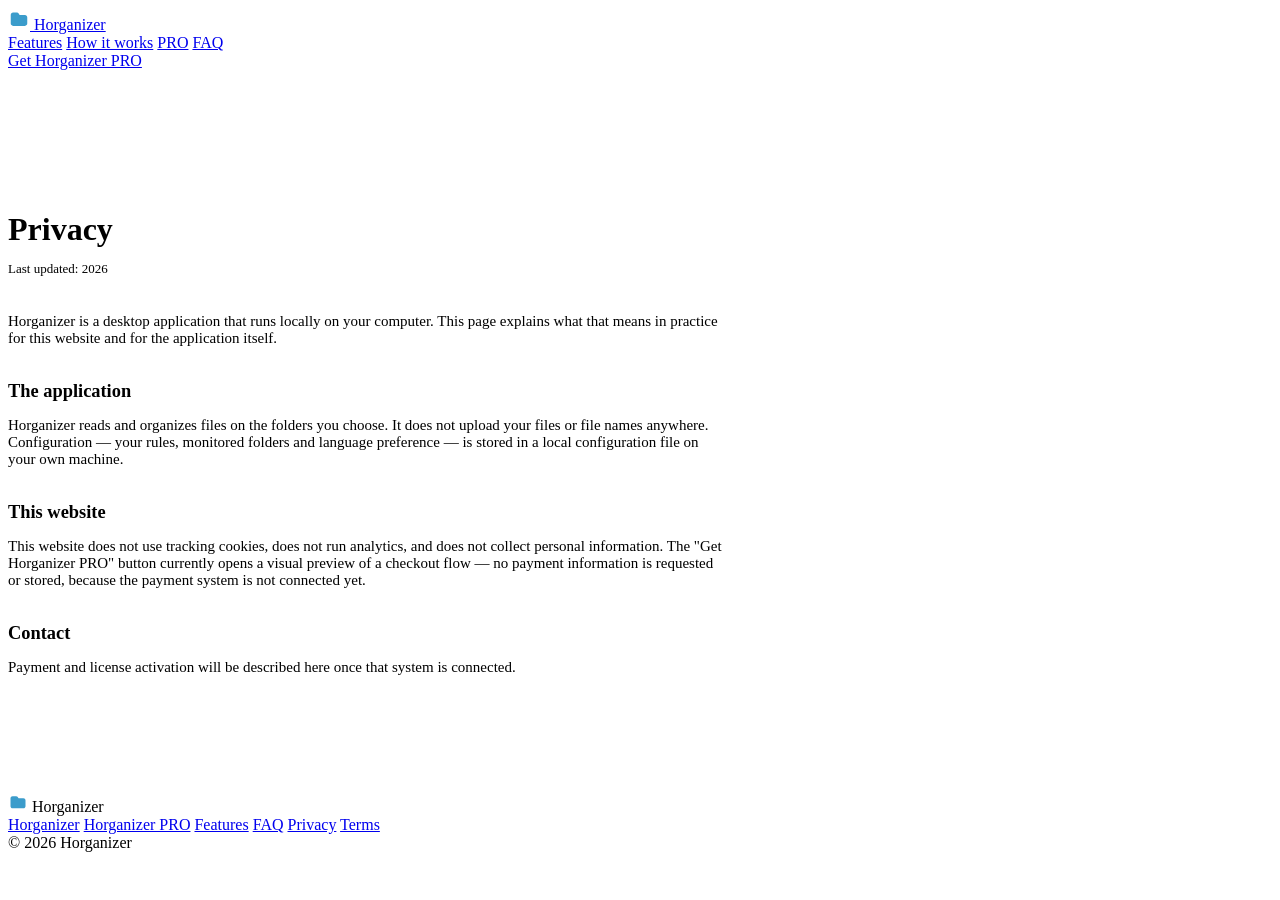
==== privacy.html @ 9cbbac8b "Add files via upload" ====
<!DOCTYPE html>
<html lang="en">
<head>
<meta charset="UTF-8">
<meta name="viewport" content="width=device-width, initial-scale=1.0">
<title>Privacy — Horganizer</title>
<link href="https://fonts.googleapis.com/css2?family=Inter:wght@400;500;600;700;800&family=JetBrains+Mono:wght@400;500;600;700&display=swap" rel="stylesheet">
<link rel="stylesheet" href="https://cdn.jsdelivr.net/npm/@fortawesome/fontawesome-free@6.4.0/css/all.min.css">
<link rel="stylesheet" href="css/style.css">
<style>
  .legal{ padding: 120px 0 100px; max-width: 720px; }
  .legal h1{ font-size: 2rem; font-weight:800; margin-bottom: 12px; }
  .legal p{ color: var(--text-secondary); font-size: 15px; margin-bottom: 16px; }
  .legal h2{ font-size: 1.15rem; margin: 34px 0 12px; }
  .legal .updated{ color: var(--text-muted); font-size: 13px; margin-bottom: 36px; }
</style>
</head>
<body>
<header class="site-nav" id="siteNav">
  <div class="nav-inner">
    <a href="index.html#top" class="nav-brand">
      <span class="brand-mark" aria-hidden="true"><svg width="22" height="22" viewBox="0 0 24 24" fill="none"><path d="M3 7.5C3 6.12 4.12 5 5.5 5h4.4c.6 0 1.16.28 1.53.75L12.7 7.5H18.5C19.88 7.5 21 8.62 21 10v7c0 1.38-1.12 2.5-2.5 2.5h-13C4.12 19.5 3 18.38 3 17V7.5z" fill="#3B9CCB"/></svg></span>
      <span class="brand-text">Horganizer</span>
    </a>
    <nav class="nav-links" aria-label="Primary">
      <a href="index.html#features">Features</a>
      <a href="index.html#how-it-works">How it works</a>
      <a href="index.html#pro">PRO</a>
      <a href="index.html#faq">FAQ</a>
    </nav>
    <div class="nav-cta"><a href="index.html#pricing" class="btn btn-primary btn-small">Get Horganizer PRO</a></div>
  </div>
</header>

<main class="container legal">
  <h1>Privacy</h1>
  <p class="updated">Last updated: 2026</p>

  <p>Horganizer is a desktop application that runs locally on your computer. This page explains what
    that means in practice for this website and for the application itself.</p>

  <h2>The application</h2>
  <p>Horganizer reads and organizes files on the folders you choose. It does not upload your files or
    file names anywhere. Configuration — your rules, monitored folders and language preference — is
    stored in a local configuration file on your own machine.</p>

  <h2>This website</h2>
  <p>This website does not use tracking cookies, does not run analytics, and does not collect personal
    information. The "Get Horganizer PRO" button currently opens a visual preview of a checkout flow —
    no payment information is requested or stored, because the payment system is not connected yet.</p>

  <h2>Contact</h2>
  <p>Payment and license activation will be described here once that system is connected.</p>
</main>

<footer class="site-footer">
  <div class="container footer-inner">
    <div class="footer-brand">
      <span class="brand-mark" aria-hidden="true"><svg width="20" height="20" viewBox="0 0 24 24" fill="none"><path d="M3 7.5C3 6.12 4.12 5 5.5 5h4.4c.6 0 1.16.28 1.53.75L12.7 7.5H18.5C19.88 7.5 21 8.62 21 10v7c0 1.38-1.12 2.5-2.5 2.5h-13C4.12 19.5 3 18.38 3 17V7.5z" fill="#3B9CCB"/></svg></span>
      <span>Horganizer</span>
    </div>
    <nav class="footer-links">
      <a href="index.html#top">Horganizer</a>
      <a href="index.html#pro">Horganizer PRO</a>
      <a href="index.html#features">Features</a>
      <a href="index.html#faq">FAQ</a>
      <a href="privacy.html">Privacy</a>
      <a href="terms.html">Terms</a>
    </nav>
    <div class="footer-copy">© 2026 Horganizer</div>
  </div>
</footer>
</body>
</html>
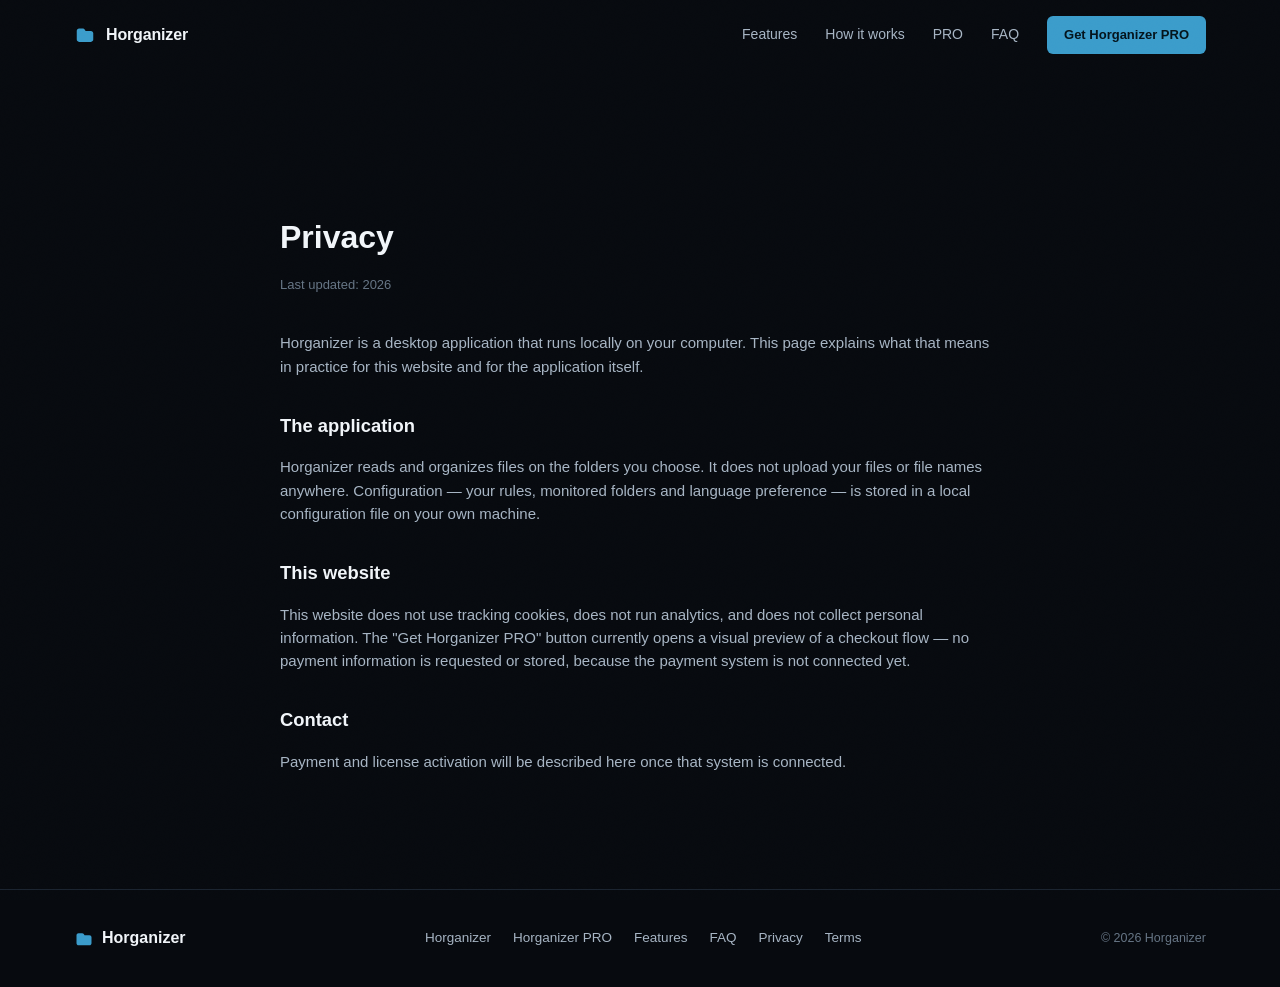
==== commit c1c55abd: "Update stylesheet link in privacy.html" ====
--- a/privacy.html
+++ b/privacy.html
@@ -6,7 +6,7 @@
 <title>Privacy — Horganizer</title>
 <link href="https://fonts.googleapis.com/css2?family=Inter:wght@400;500;600;700;800&family=JetBrains+Mono:wght@400;500;600;700&display=swap" rel="stylesheet">
 <link rel="stylesheet" href="https://cdn.jsdelivr.net/npm/@fortawesome/fontawesome-free@6.4.0/css/all.min.css">
-<link rel="stylesheet" href="css/style.css">
+<link rel="stylesheet" href="style.css">
 <style>
   .legal{ padding: 120px 0 100px; max-width: 720px; }
   .legal h1{ font-size: 2rem; font-weight:800; margin-bottom: 12px; }
--- a/style.css
+++ b/style.css
@@ -0,0 +1,808 @@
+/* ==========================================================================
+   Horganizer — marketing site styles
+   Design system based on the actual app's dark premium theme:
+   bg #070A0F, card #0F141C, border #263241, accent #3B9CCB
+   ========================================================================== */
+
+:root{
+  --bg: #070A0F;
+  --bg-raised: #0B0F16;
+  --card-bg: #0F141C;
+  --card-hover: #171E29;
+  --card-border: #263241;
+  --card-border-soft: #1B2430;
+
+  --accent: #3B9CCB;
+  --accent-hover: #2F86B3;
+  --accent-soft: rgba(59,156,203,0.12);
+  --accent-soft-strong: rgba(59,156,203,0.2);
+
+  --text-primary: #F1F5F9;
+  --text-secondary: #A7B5C4;
+  --text-muted: #667585;
+
+  --success: #35B875;
+  --warning: #E0A83B;
+  --danger: #E05260;
+  --danger-bg: #2B151A;
+  --danger-hover: #4A1D24;
+  --danger-text: #F08A94;
+
+  --radius-sm: 6px;
+  --radius-md: 10px;
+  --radius-lg: 16px;
+
+  --font-ui: "Inter", "Segoe UI", sans-serif;
+  --font-mono: "JetBrains Mono", "Consolas", monospace;
+
+  --shadow-card: 0 8px 24px -8px rgba(0,0,0,0.55);
+  --shadow-elevated: 0 24px 60px -20px rgba(0,0,0,0.7);
+}
+
+*{ box-sizing: border-box; }
+html{ scroll-behavior: smooth; }
+body{
+  margin:0;
+  background: var(--bg);
+  color: var(--text-primary);
+  font-family: var(--font-ui);
+  -webkit-font-smoothing: antialiased;
+  line-height: 1.55;
+}
+img{ max-width:100%; display:block; }
+a{ color:inherit; text-decoration:none; }
+ul{ list-style:none; margin:0; padding:0; }
+button{ font-family:inherit; cursor:pointer; }
+
+.container{
+  width:100%;
+  max-width:1180px;
+  margin:0 auto;
+  padding: 0 24px;
+}
+
+/* subtle grain overlay for texture without being loud */
+body::before{
+  content:"";
+  position:fixed;
+  inset:0;
+  pointer-events:none;
+  z-index: 9999;
+  opacity: 0.025;
+  background-image: url("data:image/svg+xml,%3Csvg xmlns='http://www.w3.org/2000/svg' width='120' height='120'%3E%3Cfilter id='n'%3E%3CfeTurbulence type='fractalNoise' baseFrequency='0.9' numOctaves='2' stitchTiles='stitch'/%3E%3C/filter%3E%3Crect width='100%25' height='100%25' filter='url(%23n)'/%3E%3C/svg%3E");
+  mix-blend-mode: overlay;
+}
+
+/* ---------------- Buttons ---------------- */
+.btn{
+  display:inline-flex;
+  align-items:center;
+  justify-content:center;
+  gap:8px;
+  font-weight:600;
+  font-size:14px;
+  border-radius: var(--radius-sm);
+  border:1px solid transparent;
+  padding: 11px 20px;
+  transition: transform .15s ease, background-color .15s ease, border-color .15s ease, box-shadow .15s ease;
+  white-space:nowrap;
+}
+.btn-primary{
+  background: var(--accent);
+  color:#04141c;
+}
+.btn-primary:hover{
+  background: var(--accent-hover);
+  transform: translateY(-1px);
+  box-shadow: 0 8px 20px -6px rgba(59,156,203,0.45);
+}
+.btn-ghost{
+  background: transparent;
+  border-color: var(--card-border);
+  color: var(--text-primary);
+}
+.btn-ghost:hover{
+  border-color: var(--accent);
+  background: var(--accent-soft);
+  transform: translateY(-1px);
+}
+.btn-large{ padding: 14px 26px; font-size:15px; }
+.btn-small{ padding: 8px 16px; font-size:13px; }
+.btn-full{ width:100%; }
+
+/* ---------------- Nav ---------------- */
+.site-nav{
+  position: sticky;
+  top:0;
+  z-index: 500;
+  border-bottom: 1px solid transparent;
+  transition: background-color .25s ease, border-color .25s ease, backdrop-filter .25s ease;
+}
+.site-nav.scrolled{
+  background: rgba(7,10,15,0.82);
+  backdrop-filter: blur(14px);
+  border-bottom-color: var(--card-border-soft);
+}
+.nav-inner{
+  max-width:1180px;
+  margin:0 auto;
+  padding: 16px 24px;
+  display:flex;
+  align-items:center;
+  gap: 28px;
+}
+.nav-brand{
+  display:flex;
+  align-items:center;
+  gap:10px;
+  font-weight:700;
+  font-size:16px;
+  letter-spacing: -0.01em;
+  margin-right:auto;
+}
+.brand-mark{ display:inline-flex; }
+.nav-links{
+  display:flex;
+  align-items:center;
+  gap: 28px;
+  font-size:14px;
+  color: var(--text-secondary);
+}
+.nav-links a{ transition: color .15s ease; }
+.nav-links a:hover{ color: var(--text-primary); }
+.nav-cta{ display:flex; }
+.nav-burger{
+  display:none;
+  flex-direction:column;
+  gap:5px;
+  background:none;
+  border:none;
+  padding:6px;
+}
+.nav-burger span{
+  width:20px; height:2px; background: var(--text-primary); border-radius:2px;
+}
+.nav-mobile{
+  display:none;
+  flex-direction:column;
+  gap:18px;
+  padding: 8px 24px 22px;
+  border-bottom: 1px solid var(--card-border-soft);
+  background: rgba(7,10,15,0.96);
+}
+.nav-mobile.open{ display:flex; }
+.nav-mobile a{ color: var(--text-secondary); font-size:15px; }
+.nav-mobile .btn{ margin-top:6px; }
+
+/* ---------------- Hero ---------------- */
+.hero{
+  position:relative;
+  padding: 96px 0 90px;
+  overflow:hidden;
+}
+.hero-grid{
+  position:absolute;
+  inset:0;
+  background-image:
+    linear-gradient(to right, rgba(255,255,255,0.025) 1px, transparent 1px),
+    linear-gradient(to bottom, rgba(255,255,255,0.025) 1px, transparent 1px);
+  background-size: 64px 64px;
+  mask-image: radial-gradient(ellipse 70% 60% at 50% 0%, black 20%, transparent 75%);
+  pointer-events:none;
+}
+.hero-inner{
+  position:relative;
+  display:grid;
+  grid-template-columns: 1.05fr 0.95fr;
+  gap: 56px;
+  align-items:center;
+}
+.eyebrow{
+  display:inline-flex;
+  align-items:center;
+  gap:8px;
+  font-size:13px;
+  font-weight:600;
+  color: var(--text-secondary);
+  border:1px solid var(--card-border);
+  background: var(--card-bg);
+  padding: 6px 12px;
+  border-radius: 999px;
+  margin: 0 0 22px;
+}
+.eyebrow .dot{
+  width:6px; height:6px; border-radius:50%;
+  background: var(--accent);
+  box-shadow: 0 0 0 3px var(--accent-soft);
+}
+.hero h1{
+  font-size: clamp(2.4rem, 4.6vw, 3.6rem);
+  line-height: 1.08;
+  letter-spacing: -0.02em;
+  margin: 0 0 20px;
+  font-weight: 800;
+}
+.hero-sub{
+  color: var(--text-secondary);
+  font-size: 17px;
+  max-width: 520px;
+  margin: 0 0 30px;
+}
+.hero-actions{
+  display:flex;
+  gap:14px;
+  flex-wrap:wrap;
+  margin-bottom: 30px;
+}
+.hero-meta{
+  display:flex;
+  flex-direction:column;
+  gap:10px;
+  font-size:13.5px;
+  color: var(--text-muted);
+}
+.hero-meta li{ display:flex; align-items:center; gap:8px; }
+.hero-meta i{ color: var(--success); }
+
+/* Hero mini window mock */
+.hero-visual{ position:relative; }
+.mini-window{
+  background: var(--card-bg);
+  border: 1px solid var(--card-border);
+  border-radius: var(--radius-lg);
+  box-shadow: var(--shadow-elevated);
+  overflow:hidden;
+  transform: perspective(1200px) rotateY(-3deg) rotateX(1deg);
+}
+.mini-titlebar{
+  display:flex;
+  align-items:center;
+  gap:8px;
+  padding: 10px 14px;
+  background: var(--bg-raised);
+  border-bottom:1px solid var(--card-border);
+}
+.mini-dot{ width:9px; height:9px; border-radius:50%; background: var(--card-border); }
+.mini-title{
+  margin-left:8px;
+  font-size:12px;
+  color: var(--text-muted);
+  font-weight:600;
+}
+.mini-header{
+  display:flex;
+  justify-content:space-between;
+  align-items:flex-start;
+  padding: 16px 18px 10px;
+}
+.mini-h1{ font-weight:700; font-size:16px; }
+.mini-h2{ font-size:11.5px; color: var(--text-secondary); margin-top:2px; }
+.mini-badge{
+  display:flex; align-items:center; gap:6px;
+  font-size:10px; font-weight:700; color: var(--text-secondary);
+  border:1px solid var(--card-border); border-radius:999px; padding:5px 10px;
+  white-space:nowrap;
+}
+.badge-dot{ width:6px; height:6px; border-radius:50%; background: var(--accent); }
+.mini-tabs{
+  display:flex; gap:4px; padding: 4px 14px; flex-wrap:wrap;
+}
+.mini-tab{
+  font-size:11px; padding:6px 10px; border-radius:6px; color: var(--text-secondary);
+}
+.mini-tab.active{ background: var(--accent); color:#04141c; font-weight:700; }
+.mini-body{ padding: 14px 18px 20px; display:flex; flex-direction:column; gap:12px; }
+.mini-card{
+  display:flex; gap:12px; align-items:center;
+  background: var(--bg-raised); border:1px solid var(--card-border-soft);
+  border-radius:8px; padding:12px;
+}
+.mini-icon{ color: var(--accent); font-size:16px; }
+.mini-card-title{ font-size:12.5px; font-weight:700; }
+.mini-card-sub{ font-size:10.5px; color: var(--text-muted); margin-top:2px; }
+.mini-actions{ display:flex; gap:8px; }
+.mini-btn{
+  font-size:11px; font-weight:600; padding:8px 12px; border-radius:6px;
+  background: var(--bg-raised); border:1px solid var(--card-border); color: var(--text-primary);
+}
+.mini-btn-primary{ background: var(--accent); color:#04141c; border-color: var(--accent); }
+.mini-progress{
+  height:6px; border-radius:4px; background: var(--card-border); overflow:hidden;
+}
+.mini-progress-fill{
+  height:100%; width:0%; background: var(--accent); border-radius:4px;
+  transition: width 1.4s ease;
+}
+.mini-status{ font-size:11px; color: var(--text-secondary); }
+
+/* ---------------- Section shared ---------------- */
+section{ padding: 100px 0; }
+.section-eyebrow{
+  font-size:12.5px;
+  font-weight:700;
+  letter-spacing:0.08em;
+  text-transform:uppercase;
+  color: var(--accent);
+  margin: 0 0 14px;
+}
+.section-title{
+  font-size: clamp(1.7rem, 3vw, 2.3rem);
+  font-weight:800;
+  letter-spacing:-0.015em;
+  margin: 0 0 16px;
+  max-width: 720px;
+}
+.section-sub{
+  color: var(--text-secondary);
+  font-size:16px;
+  max-width: 620px;
+  margin: 0 0 48px;
+}
+
+/* ---------------- App Showcase ---------------- */
+.showcase{ background: var(--bg-raised); border-top:1px solid var(--card-border-soft); border-bottom:1px solid var(--card-border-soft); }
+.app-window{
+  background: var(--card-bg);
+  border: 1px solid var(--card-border);
+  border-radius: var(--radius-lg);
+  box-shadow: var(--shadow-elevated);
+  overflow:hidden;
+  max-width: 980px;
+  margin: 0 auto;
+}
+.app-titlebar{
+  display:flex; justify-content:space-between; align-items:center;
+  padding: 10px 16px;
+  background: #0A0F15;
+  border-bottom: 1px solid var(--card-border);
+}
+.tb-left{ display:flex; align-items:center; gap:8px; font-size:12.5px; color: var(--text-secondary); font-weight:600; }
+.tb-icon{ color: var(--accent); }
+.tb-right{ display:flex; gap:14px; color: var(--text-muted); font-size:12px; }
+.tb-close:hover{ color: var(--danger); }
+
+.app-header{
+  display:flex; justify-content:space-between; align-items:flex-start;
+  padding: 18px 22px 14px;
+  border-bottom: 1px solid var(--card-border-soft);
+}
+.app-title{ font-size:19px; font-weight:800; }
+.app-subtitle{ font-size:12.5px; color: var(--text-secondary); margin-top:3px; }
+.app-header-right{ display:flex; align-items:center; gap:14px; }
+.lang-select{
+  display:flex; align-items:center; gap:6px;
+  font-size:11.5px; color: var(--text-secondary);
+  border:1px solid var(--card-border); border-radius:8px; padding:7px 10px;
+}
+.version-badge{
+  display:flex; align-items:center; gap:6px;
+  font-size:10.5px; font-weight:700; color: var(--text-secondary);
+  border:1px solid var(--card-border); border-radius:999px; padding:6px 12px;
+  white-space:nowrap;
+}
+
+.app-tabbar{
+  display:flex; gap:6px; padding: 12px 22px 0; flex-wrap:wrap;
+  border-bottom: 1px solid var(--card-border-soft);
+}
+.app-tab{
+  background:none; border:none; color: var(--text-secondary);
+  font-size:13px; font-weight:600; padding: 10px 16px; border-radius: 8px 8px 0 0;
+  transition: color .15s ease, background-color .15s ease;
+  margin-bottom:-1px;
+}
+.app-tab:hover{ color: var(--text-primary); }
+.app-tab.active{
+  background: var(--bg-raised);
+  color: var(--text-primary);
+  border-bottom: 2px solid var(--accent);
+}
+
+.app-content{ padding: 22px; min-height: 380px; }
+.app-panel{ display:none; flex-direction:column; gap:14px; animation: fadeIn .35s ease; }
+.app-panel.active{ display:flex; }
+@keyframes fadeIn{ from{ opacity:0; transform:translateY(6px);} to{ opacity:1; transform:translateY(0);} }
+
+.panel-card{
+  background: var(--bg-raised);
+  border: 1px solid var(--card-border-soft);
+  border-radius: 10px;
+  padding: 16px;
+}
+.panel-card-row{ display:flex; align-items:center; gap:14px; }
+.panel-icon{
+  width:38px; height:38px; border-radius:8px; background: var(--accent);
+  display:flex; align-items:center; justify-content:center; color:#04141c; font-size:15px; flex-shrink:0;
+}
+.panel-card-title{ font-size:13.5px; font-weight:700; }
+.panel-card-sub{ font-size:11.5px; color: var(--text-muted); margin-top:3px; }
+.panel-label{ font-size:11.5px; font-weight:700; color: var(--text-secondary); margin-bottom:10px; text-transform:uppercase; letter-spacing:.03em; }
+.panel-sub{ font-size:12.5px; color: var(--text-secondary); margin:0; }
+
+.panel-row-buttons{ display:flex; gap:10px; flex-wrap:wrap; align-items:center; }
+.panel-toolbar{ padding-top:2px; }
+.ui-btn{
+  display:inline-flex; align-items:center; gap:7px;
+  font-size:12px; font-weight:600; color: var(--text-primary);
+  background: var(--card-border); border:1px solid var(--card-border);
+  padding: 9px 14px; border-radius:7px;
+  transition: background-color .15s ease;
+}
+.ui-btn:hover{ background:#373c4a; }
+.ui-btn-primary{ background: var(--accent); border-color: var(--accent); color:#04141c; }
+.ui-btn-primary:hover{ background: var(--accent-hover); }
+.ui-btn-danger{ background: var(--danger-bg); border-color: var(--danger-bg); color: var(--danger-text); }
+.ui-btn-danger:hover{ background: var(--danger-hover); }
+.ui-btn-disabled{ opacity:.45; pointer-events:none; }
+
+.progress-track{
+  height:8px; border-radius:4px; background: var(--card-border); overflow:hidden; margin-bottom:10px;
+}
+.progress-fill{
+  height:100%; width:0%; background: var(--accent); border-radius:4px;
+  transition: width 1.6s ease;
+}
+.panel-status{ font-size:12px; color: var(--text-secondary); }
+
+.panel-table-card{ padding:10px; overflow-x:auto; }
+.ui-table{ width:100%; border-collapse: collapse; font-size:12.5px; }
+.ui-table thead th{
+  text-align:left; font-size:10.5px; text-transform:uppercase; letter-spacing:.04em;
+  color: var(--text-muted); padding: 10px 12px; border-bottom:1px solid var(--card-border-soft);
+}
+.ui-table tbody td{ padding: 10px 12px; border-bottom:1px solid var(--card-border-soft); color: var(--text-secondary); }
+.ui-table tbody tr:last-child td{ border-bottom:none; }
+.ui-table .row-selected td{ background: rgba(59,156,203,0.08); color: var(--text-primary); }
+.ui-table .indent{ padding-left: 26px; color: var(--text-primary); }
+.group-row td{ font-weight:700; color: var(--text-secondary); background: var(--card-bg); font-size:11.5px; }
+.mono-cell{ font-family: var(--font-mono); font-size:11.5px; color: var(--text-muted); }
+
+.status-pill{ font-size:10.5px; font-weight:700; padding:4px 10px; border-radius:999px; }
+.status-on{ background: rgba(53,184,117,0.14); color: var(--success); }
+.status-off{ background: rgba(102,117,133,0.16); color: var(--text-muted); }
+
+.pill{
+  display:flex; align-items:center; gap:8px;
+  font-size:11px; font-weight:700; padding:7px 12px; border-radius:999px;
+  border:1px solid var(--card-border); background: var(--bg);
+}
+.pill-active{ color: var(--success); }
+.pill-dot{ width:7px; height:7px; border-radius:50%; background: var(--success); }
+
+.fake-input{
+  flex:1; min-width:200px; background: var(--bg); border:1px solid var(--card-border);
+  border-radius:7px; padding:10px 14px; font-size:12px; color: var(--text-secondary); font-family: var(--font-mono);
+}
+.investigate-report pre{
+  margin:0; font-family: var(--font-mono); font-size:12px; color: var(--text-secondary);
+  white-space:pre-wrap; line-height:1.7;
+}
+.investigate-report pre::first-line{ color: var(--text-primary); font-weight:700; }
+
+/* ---------------- Problem / Before-After ---------------- */
+.ba-grid{
+  display:grid;
+  grid-template-columns: 1fr auto 1fr;
+  gap: 24px;
+  align-items:center;
+  margin-top: 20px;
+}
+.ba-card{
+  background: var(--card-bg);
+  border:1px solid var(--card-border);
+  border-radius: var(--radius-lg);
+  padding: 22px;
+}
+.ba-head{
+  display:flex; align-items:center; gap:10px;
+  font-weight:700; font-size:14.5px; margin-bottom:16px;
+}
+.ba-before .ba-head{ color: var(--text-secondary); }
+.ba-after .ba-head{ color: var(--accent); }
+.ba-list{ display:flex; flex-direction:column; gap:10px; font-size:13px; color: var(--text-muted); font-family: var(--font-mono); }
+.ba-list-tree{ font-family: var(--font-ui); color: var(--text-secondary); }
+.ba-list-tree li{ display:flex; align-items:center; gap:10px; }
+.ba-list-tree i{ color: var(--accent); }
+.ba-list-tree span{ margin-left:auto; font-size:11.5px; color: var(--text-muted); font-family: var(--font-mono); }
+.ba-tag{
+  display:inline-block; margin-top:18px; font-size:11.5px; font-weight:700;
+  padding:6px 12px; border-radius:999px;
+}
+.ba-tag-bad{ background: rgba(224,82,96,0.12); color: var(--danger-text); }
+.ba-tag-good{ background: rgba(53,184,117,0.14); color: var(--success); }
+.ba-arrow{ color: var(--accent); font-size:22px; text-align:center; }
+
+/* ---------------- Features ---------------- */
+.feature-row{
+  display:grid;
+  grid-template-columns: 0.9fr 1.1fr;
+  gap: 56px;
+  align-items:center;
+  padding: 56px 0;
+  border-bottom: 1px solid var(--card-border-soft);
+}
+.feature-row:first-of-type{ padding-top: 8px; }
+.feature-row:last-of-type{ border-bottom:none; }
+.feature-row-reverse{ direction: rtl; }
+.feature-row-reverse > *{ direction: ltr; }
+.feature-num{
+  display:inline-block; font-family: var(--font-mono); color: var(--accent);
+  font-size:13px; font-weight:700; margin-bottom:10px;
+}
+.feature-copy h3{ font-size: 26px; font-weight:800; margin: 0 0 14px; letter-spacing:-0.01em; }
+.feature-copy p{ color: var(--text-secondary); font-size:15px; margin: 0 0 10px; max-width: 460px; }
+.feature-note{ font-size:13.5px; color: var(--text-muted); }
+.feature-visual{
+  background: var(--card-bg);
+  border:1px solid var(--card-border);
+  border-radius: var(--radius-lg);
+  padding: 24px;
+  min-height: 200px;
+  display:flex;
+  align-items:center;
+  justify-content:center;
+}
+
+/* Feature 1 visual */
+.category-flow{ display:flex; align-items:center; gap:16px; flex-wrap:wrap; justify-content:center; width:100%; }
+.flow-file{
+  display:flex; align-items:center; gap:8px; font-size:12.5px;
+  background: var(--bg-raised); border:1px solid var(--card-border-soft);
+  border-radius:8px; padding: 10px 14px; color: var(--text-secondary);
+}
+.flow-file i{ color: var(--accent); }
+.flow-arrow{ color: var(--accent); font-size:18px; }
+.flow-folders{ display:flex; flex-direction:column; gap:8px; }
+.chip{
+  display:flex; align-items:center; gap:8px; font-size:12px; font-weight:600;
+  background: var(--accent-soft); color: var(--accent); border:1px solid var(--accent-soft-strong);
+  padding: 8px 12px; border-radius:999px;
+}
+
+/* Feature 2 visual */
+.rule-builder{
+  width:100%; background: var(--bg-raised); border:1px solid var(--card-border-soft);
+  border-radius:10px; padding: 20px; font-family: var(--font-mono); font-size:13px;
+}
+.rule-line{ margin-bottom:8px; color: var(--text-secondary); }
+.rule-line .kw{ color: var(--accent); font-weight:700; }
+.rule-line .op{ color: var(--text-muted); }
+.rule-line .val, .rule-line .dest{ color: var(--text-primary); }
+.rule-divider{ height:1px; background: var(--card-border-soft); margin: 14px 0; }
+.rule-toggle{
+  display:flex; align-items:center; justify-content:space-between; margin-top:16px;
+  font-family: var(--font-ui); font-size:12px; color: var(--text-secondary); font-weight:600;
+}
+.toggle{ width:34px; height:18px; border-radius:999px; background: var(--card-border); position:relative; }
+.toggle.on{ background: var(--accent); }
+.toggle.on::after{ content:""; position:absolute; right:2px; top:2px; width:14px; height:14px; border-radius:50%; background:#04141c; }
+
+/* Feature 3 visual */
+.monitor-timeline{ display:flex; flex-direction:column; gap:0; width:100%; max-width:320px; margin:0 auto; }
+.tl-step{
+  display:flex; align-items:center; gap:12px; font-size:12.5px; font-weight:700;
+  color: var(--text-muted); padding: 10px 0; letter-spacing:.03em;
+  transition: color .3s ease;
+}
+.tl-dot{
+  width:12px; height:12px; border-radius:50%; border:2px solid var(--card-border);
+  transition: border-color .3s ease, background-color .3s ease, box-shadow .3s ease;
+  flex-shrink:0;
+}
+.tl-connector{ width:2px; height:24px; background: var(--card-border-soft); margin-left:5px; }
+.tl-step.active{ color: var(--text-primary); }
+.tl-step.active .tl-dot{ border-color: var(--accent); background: var(--accent); box-shadow: 0 0 0 4px var(--accent-soft); }
+.tl-step.done .tl-dot{ border-color: var(--success); background: var(--success); }
+.tl-step.done{ color: var(--text-secondary); }
+
+/* Feature 4 visual */
+.dup-card{
+  width:100%; background: var(--bg-raised); border:1px solid var(--card-border-soft);
+  border-radius:10px; padding:18px;
+}
+.dup-card-head{
+  display:flex; justify-content:space-between; font-size:12.5px; font-weight:700; color: var(--text-secondary);
+  margin-bottom:12px;
+}
+.dup-card-head span{ color: var(--text-muted); font-weight:600; }
+.dup-card-row{
+  display:flex; align-items:center; gap:10px; font-size:12.5px; color: var(--text-primary);
+  padding: 8px 0; border-bottom:1px solid var(--card-border-soft);
+}
+.dup-card-row i{ color: var(--accent); }
+.dup-card-row span{ margin-left:auto; }
+.dup-card-hash{ margin-top:12px; font-size:11.5px; color: var(--text-muted); }
+.dup-card-hash span{ color: var(--accent); font-family: var(--font-mono); }
+
+/* Feature 5 visual */
+.inspect-card{ width:100%; background: var(--bg-raised); border:1px solid var(--card-border-soft); border-radius:10px; padding: 6px 18px; }
+.inspect-row{
+  display:flex; justify-content:space-between; gap:16px; padding: 12px 0; border-bottom:1px solid var(--card-border-soft);
+  font-size:12.5px;
+}
+.inspect-row:last-child{ border-bottom:none; }
+.inspect-row span:first-child{ color: var(--text-muted); font-weight:600; }
+.inspect-row span:last-child{ color: var(--text-primary); text-align:right; }
+.warn-text{ color: var(--warning) !important; }
+
+/* ---------------- Pipeline ---------------- */
+.pipeline{ background: var(--bg-raised); border-top:1px solid var(--card-border-soft); border-bottom:1px solid var(--card-border-soft); text-align:center; }
+.pipeline .section-title, .pipeline .section-eyebrow{ margin-left:auto; margin-right:auto; text-align:center; }
+.pipeline-flow{
+  display:flex; align-items:center; justify-content:center; gap: 6px; flex-wrap:wrap; margin-top: 40px;
+}
+.pipe-step{
+  display:flex; flex-direction:column; align-items:center; gap:10px;
+  background: var(--card-bg); border:1px solid var(--card-border);
+  border-radius: 12px; padding: 22px 26px; min-width:120px;
+  transition: transform .2s ease, border-color .2s ease;
+}
+.pipe-step:hover{ transform: translateY(-3px); border-color: var(--accent); }
+.pipe-step i{ font-size:20px; color: var(--accent); }
+.pipe-step span{ font-size:13px; font-weight:700; }
+.pipe-line{ width:34px; height:2px; background: var(--card-border); }
+
+/* ---------------- PRO section ---------------- */
+.pro-inner{ display:grid; grid-template-columns: 1fr 1fr; gap: 56px; align-items:center; }
+.pro-checklist{ display:flex; flex-direction:column; gap:14px; margin: 28px 0 34px; }
+.pro-checklist li{ display:flex; align-items:center; gap:10px; font-size:15px; color: var(--text-secondary); }
+.pro-checklist i{ color: var(--success); background: rgba(53,184,117,0.12); border-radius:50%; width:20px; height:20px; display:flex; align-items:center; justify-content:center; font-size:11px; flex-shrink:0; }
+.pro-visual{ display:flex; justify-content:center; }
+.pro-window{
+  width:100%; max-width:380px; background: var(--card-bg); border:1px solid var(--card-border);
+  border-radius: var(--radius-lg); padding: 10px; box-shadow: var(--shadow-card);
+}
+.pro-window-row{
+  display:flex; align-items:center; gap:12px; padding: 16px 14px; font-size:14px; font-weight:600;
+  border-bottom:1px solid var(--card-border-soft); color: var(--text-primary);
+}
+.pro-window-row:last-child{ border-bottom:none; }
+.pro-window-row i:first-child{ color: var(--accent); width:20px; }
+.check-ok{ margin-left:auto; color: var(--success); }
+
+/* ---------------- Pricing ---------------- */
+.pricing-card{
+  max-width: 460px; margin: 0 auto;
+  background: linear-gradient(180deg, var(--card-bg), var(--bg-raised));
+  border: 1px solid var(--card-border);
+  border-radius: var(--radius-lg);
+  padding: 40px 36px;
+  box-shadow: var(--shadow-elevated);
+  position:relative;
+}
+.pricing-card::before{
+  content:"";
+  position:absolute; top:0; left:24px; right:24px; height:1px;
+  background: linear-gradient(to right, transparent, var(--accent), transparent);
+  opacity:.6;
+}
+.pricing-head{ text-align:center; margin-bottom: 28px; }
+.pricing-kicker{ font-size:12px; font-weight:700; letter-spacing:.08em; color: var(--accent); }
+.pricing-amount{ margin: 14px 0 6px; }
+.pricing-amount .amount{ font-size:52px; font-weight:800; }
+.pricing-amount .currency{ font-size:22px; font-weight:700; color: var(--text-secondary); margin-left:6px; }
+.pricing-type{ font-size:11.5px; color: var(--text-muted); letter-spacing:.05em; }
+.pricing-list{ display:flex; flex-direction:column; gap:14px; margin: 0 0 30px; }
+.pricing-list li{ display:flex; align-items:flex-start; gap:10px; font-size:14px; color: var(--text-secondary); }
+.pricing-list i{ color: var(--success); margin-top:3px; flex-shrink:0; }
+.pricing-note{ text-align:center; font-size:12px; color: var(--text-muted); margin: 16px 0 0; }
+
+/* ---------------- Why ---------------- */
+.why-grid{ display:grid; grid-template-columns: repeat(3, 1fr); gap: 20px; }
+.why-card{
+  background: var(--card-bg); border:1px solid var(--card-border);
+  border-radius: var(--radius-md); padding: 26px;
+  transition: border-color .2s ease, transform .2s ease;
+}
+.why-card:hover{ border-color: var(--accent); transform: translateY(-2px); }
+.why-card i{ color: var(--accent); font-size:20px; margin-bottom:14px; }
+.why-card h4{ font-size:15.5px; margin:0 0 8px; }
+.why-card p{ font-size:13.5px; color: var(--text-secondary); margin:0; }
+
+/* ---------------- FAQ ---------------- */
+.faq-list{ max-width: 760px; }
+.faq-item{
+  border-bottom: 1px solid var(--card-border-soft);
+}
+.faq-q{
+  width:100%; display:flex; justify-content:space-between; align-items:center;
+  background:none; border:none; color: var(--text-primary);
+  font-size:15.5px; font-weight:600; text-align:left; padding: 20px 0;
+}
+.faq-q i{ color: var(--text-muted); transition: transform .25s ease; flex-shrink:0; margin-left:16px; }
+.faq-item.open .faq-q i{ transform: rotate(180deg); color: var(--accent); }
+.faq-a{
+  max-height:0; overflow:hidden; transition: max-height .3s ease;
+}
+.faq-a p{ color: var(--text-secondary); font-size:14.5px; margin: 0 0 20px; max-width: 640px; }
+.faq-item.open .faq-a{ max-height: 240px; }
+
+/* ---------------- Final CTA ---------------- */
+.final-cta{ text-align:center; padding: 110px 0; }
+.final-cta h2{ font-size: clamp(1.9rem, 4vw, 2.6rem); font-weight:800; margin: 0 0 32px; letter-spacing:-0.02em; }
+
+/* ---------------- Footer ---------------- */
+.site-footer{ border-top: 1px solid var(--card-border-soft); padding: 36px 0; }
+.footer-inner{ display:flex; align-items:center; justify-content:space-between; gap: 24px; flex-wrap:wrap; }
+.footer-brand{ display:flex; align-items:center; gap:8px; font-weight:700; }
+.footer-links{ display:flex; gap: 22px; font-size:13.5px; color: var(--text-secondary); flex-wrap:wrap; }
+.footer-links a:hover{ color: var(--text-primary); }
+.footer-copy{ font-size:12.5px; color: var(--text-muted); }
+
+/* ---------------- Modal ---------------- */
+.modal-overlay{
+  position:fixed; inset:0; background: rgba(4,6,10,0.72);
+  display:flex; align-items:center; justify-content:center;
+  opacity:0; visibility:hidden; transition: opacity .25s ease, visibility .25s ease;
+  z-index: 1000; padding: 20px;
+  backdrop-filter: blur(4px);
+}
+.modal-overlay.open{ opacity:1; visibility:visible; }
+.modal-card{
+  width:100%; max-width: 420px; background: var(--card-bg); border:1px solid var(--card-border);
+  border-radius: var(--radius-lg); padding: 34px; position:relative;
+  box-shadow: var(--shadow-elevated);
+  transform: translateY(12px) scale(.98); transition: transform .25s ease;
+}
+.modal-overlay.open .modal-card{ transform: translateY(0) scale(1); }
+.modal-close{
+  position:absolute; top:16px; right:16px; background:none; border:none; color: var(--text-muted);
+  font-size:16px; padding:6px;
+}
+.modal-close:hover{ color: var(--text-primary); }
+.modal-kicker{ font-size:11px; font-weight:700; letter-spacing:.08em; color: var(--accent); margin-bottom:10px; }
+.modal-card h3{ font-size:22px; margin: 0 0 16px; }
+.modal-price{ display:flex; align-items:baseline; gap:8px; margin-bottom:22px; }
+.modal-price .amount{ font-size:34px; font-weight:800; }
+.modal-price .currency{ font-size:16px; font-weight:700; color: var(--text-secondary); }
+.modal-price-type{ font-size:12px; color: var(--text-muted); margin-left:4px; }
+.modal-list{ display:flex; flex-direction:column; gap:10px; margin: 0 0 22px; }
+.modal-list li{ display:flex; align-items:flex-start; gap:10px; font-size:13.5px; color: var(--text-secondary); }
+.modal-list i{ color: var(--success); margin-top:3px; flex-shrink:0; }
+.modal-notice{
+  display:flex; gap:10px; font-size:12.5px; color: var(--text-secondary);
+  background: var(--accent-soft); border:1px solid var(--accent-soft-strong);
+  border-radius:8px; padding: 14px; margin-bottom: 22px; line-height:1.5;
+}
+.modal-notice i{ color: var(--accent); margin-top:2px; flex-shrink:0; }
+
+/* ============================================================
+   Responsive
+   ============================================================ */
+@media (max-width: 980px){
+  .hero-inner{ grid-template-columns: 1fr; }
+  .hero-visual{ order:-1; max-width: 480px; margin: 0 auto; }
+  .pro-inner{ grid-template-columns: 1fr; }
+  .pro-visual{ order:-1; }
+  .feature-row{ grid-template-columns: 1fr; }
+  .feature-row-reverse{ direction: ltr; }
+  .feature-visual{ order:-1; }
+  .why-grid{ grid-template-columns: repeat(2, 1fr); }
+  .ba-grid{ grid-template-columns: 1fr; }
+  .ba-arrow{ transform: rotate(90deg); }
+}
+
+@media (max-width: 760px){
+  .nav-links{ display:none; }
+  .nav-cta{ display:none; }
+  .nav-burger{ display:flex; }
+  section{ padding: 70px 0; }
+  .hero{ padding: 64px 0 60px; }
+  .why-grid{ grid-template-columns: 1fr; }
+  .app-content{ padding: 16px; }
+  .app-tabbar{ padding: 10px 12px 0; }
+  .app-header{ padding: 16px; flex-direction:column; gap:12px; }
+  .app-header-right{ width:100%; justify-content:space-between; }
+  .pipeline-flow{ flex-direction:column; }
+  .pipe-line{ width:2px; height:24px; }
+  .footer-inner{ flex-direction:column; align-items:flex-start; }
+  .pricing-card{ padding: 30px 22px; }
+}
+
+@media (max-width: 480px){
+  .hero h1{ font-size: 2.1rem; }
+  .mini-window{ transform:none; }
+  .app-tabbar{ overflow-x:auto; -webkit-overflow-scrolling:touch; }
+  .app-tab{ white-space:nowrap; }
+  .panel-table-card{ -webkit-overflow-scrolling:touch; }
+}
